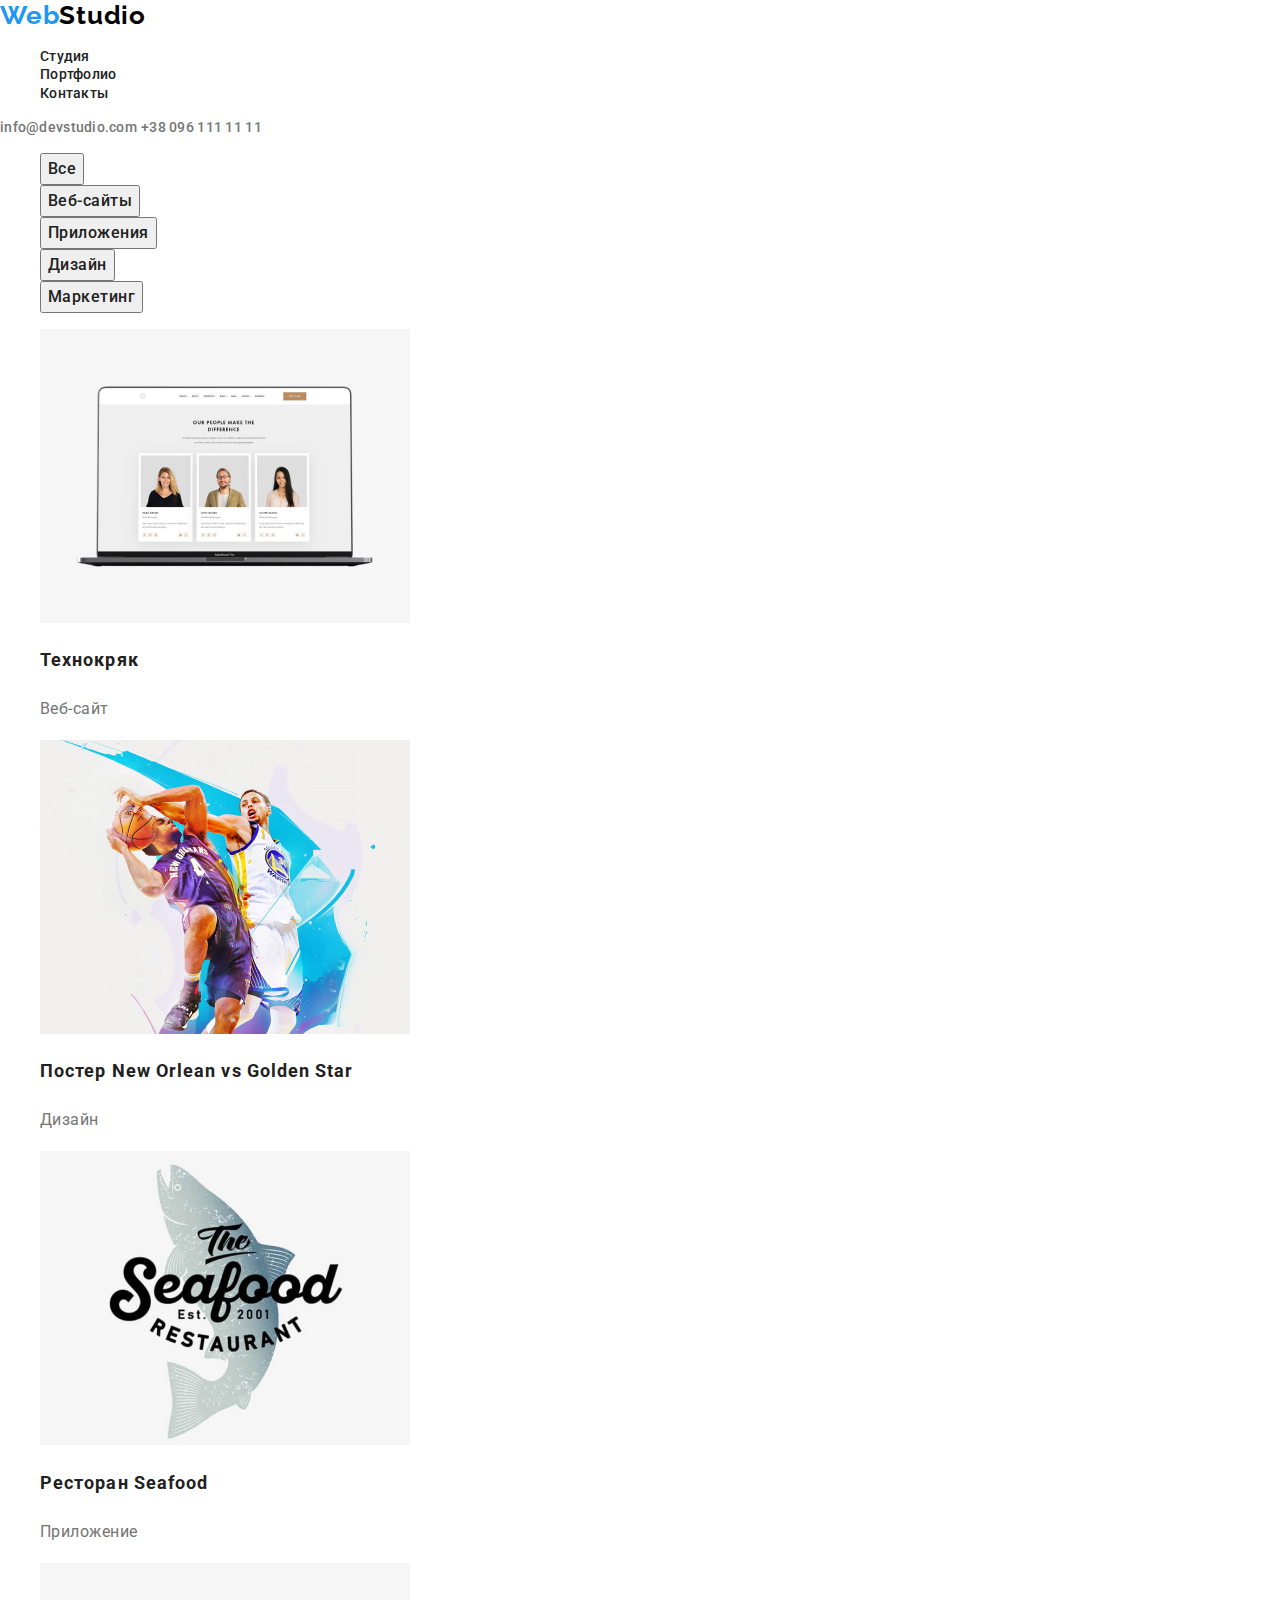
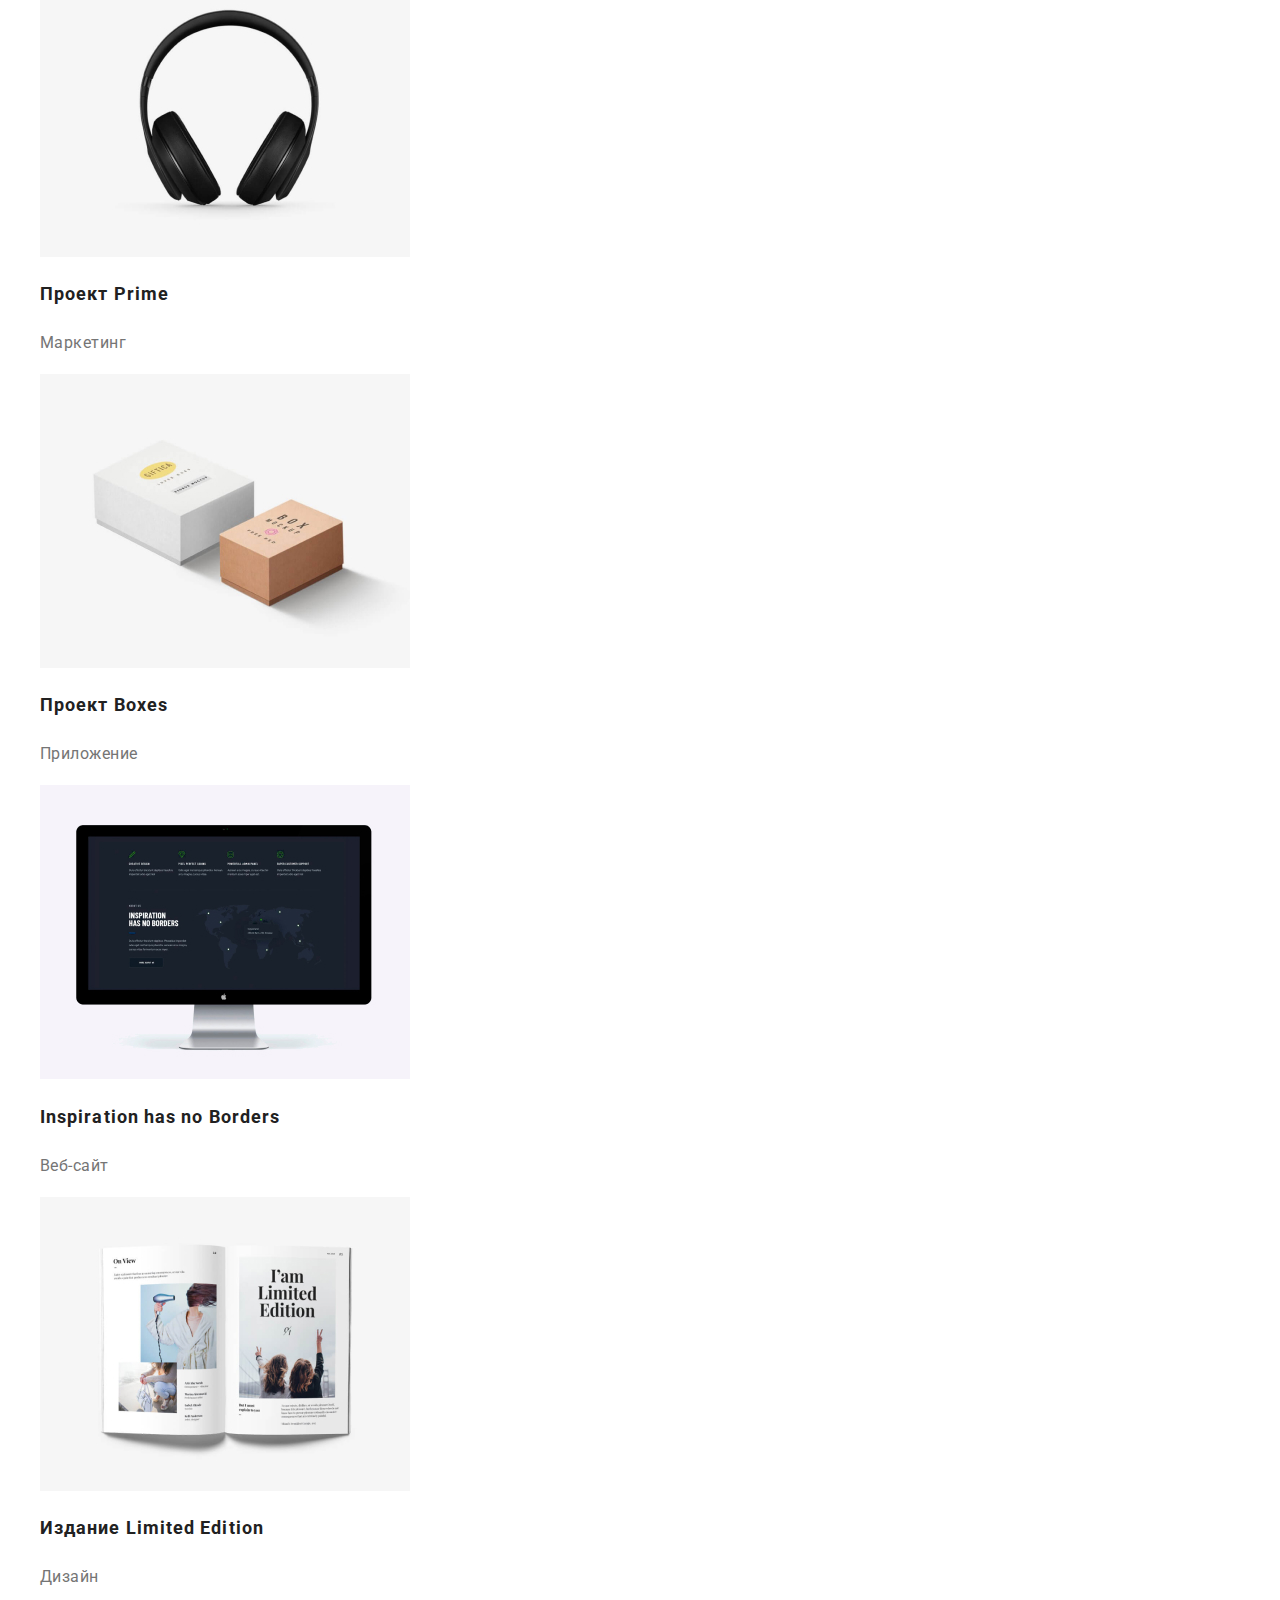
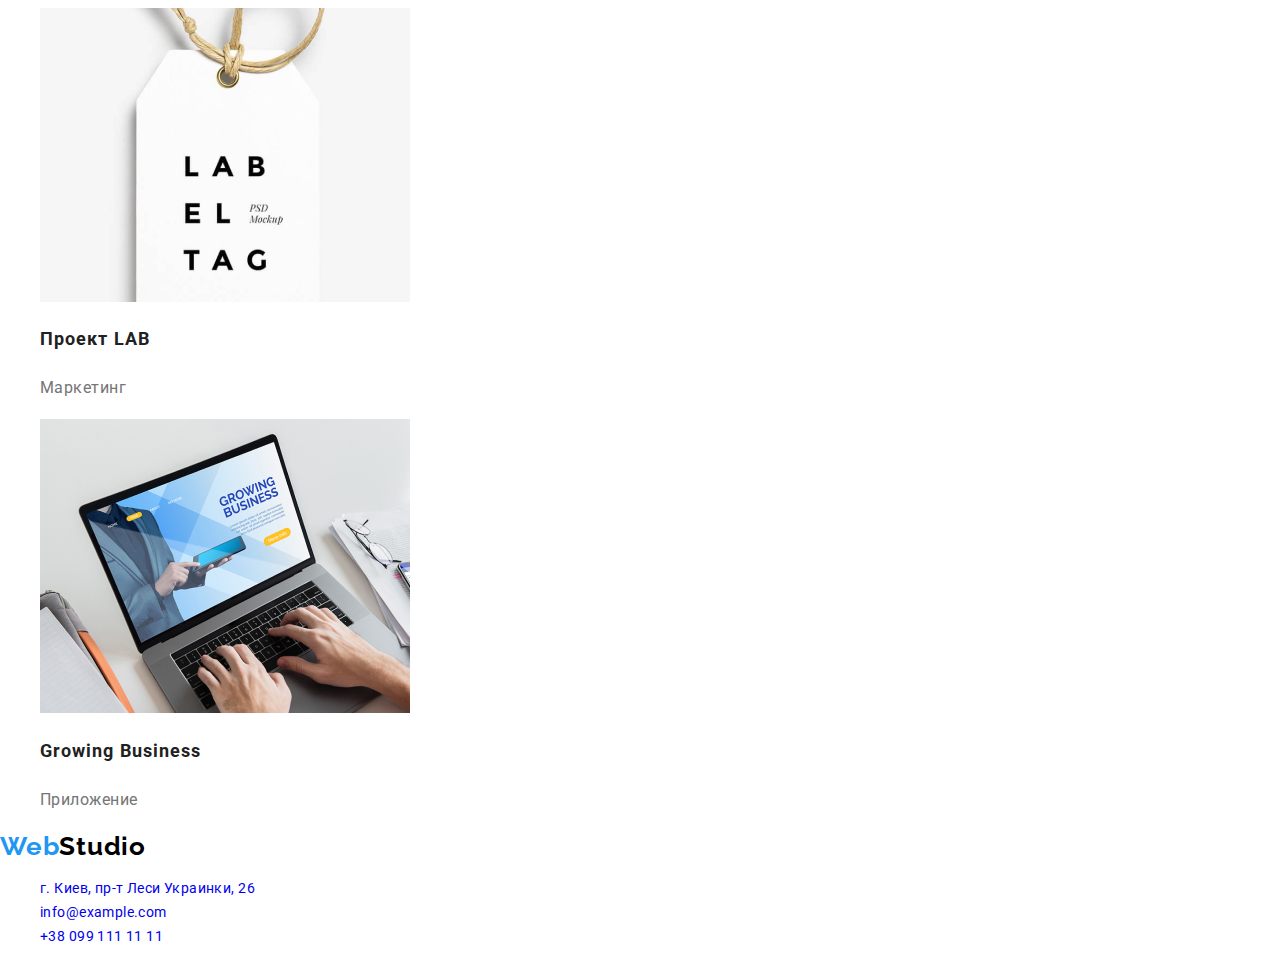
==== portfolio.html @ 247d7360 "Репозиторій 3 ДЗ" ====
<!DOCTYPE html>
<html lang="ru">
  <head>
    <meta charset="UTF-8" />
    <meta name="viewport" content="width=device-width, initial-scale=1.0" />
    <title lang="en">WebStudio</title>
    <link
      rel="stylesheet"
      href="https://cdnjs.cloudflare.com/ajax/libs/modern-normalize/1.0.0/modern-normalize.css"
    />
    <link
      href="https://fonts.googleapis.com/css2?family=Raleway:wght@700&family=Roboto:wght@400;500;700;900&display=swap"
      rel="stylesheet"
    />
    <link rel="stylesheet" href="./css/style.css" />
  </head>
  <body>
    <!--HEADER-->
    <header class="header">
      <nav class="navigation">
        <a class="logo link" href="./index.html" aria-label="Логотип WebStudio">
          <span class="logo-item">Web</span>Studio</a
        >
        <ul class="navigation-list list">
          <li class="navigation-list-item">
            <a class="navigation-list-link link" href="./index.html">Студия</a>
          </li>
          <li class="navigation-list-item">
            <a class="navigation-list-link link" href="./portfolio.html"
              >Портфолио</a
            >
          </li>
          <li class="navigation-list-item">
            <a class="navigation-list-link link" href="">Контакты</a>
          </li>
        </ul>
      </nav>
      <address class="adress">
        <a class="header-mail-link link" href="mailto:info@devstudio.com"
          >info@devstudio.com</a
        >
        <a class="header-tel-link link" href="tel:+380961111111"
          >+38 096 111 11 11</a
        >
      </address>
    </header>
    <main>
      <!--HERO-->
      <section class="portfolio-hero">
        <h1 class="portfolio-hero-title" hidden>Портфолио</h1>
        <ul class="portfolio-title-list list">
          <li class="portfolio-hero-item">
            <button class="portfolio-btn" type="button">Все</button>
          </li>
          <li class="portfolio-hero-item">
            <button class="portfolio-btn" type="button">Веб-сайты</button>
          </li>
          <li class="portfolio-hero-item">
            <button class="portfolio-btn" type="button">Приложения</button>
          </li>
          <li class="portfolio-hero-item">
            <button class="portfolio-btn" type="button">Дизайн</button>
          </li>
          <li class="portfolio-hero-item">
            <button class="portfolio-btn" type="button">Маркетинг</button>
          </li>
        </ul>
        <ul class="portfolio-hero-list list">
          <li class="portfolio-hero-list-item">
            <img
              class="portfolio-img"
              src="./images/portfolio/img-1.jpg"
              alt="Ноутбук"
              width="370"
              height="294"
            />
            <a href=""></a>
            <h2 class="portfolio-hero-section-title">Технокряк</h2>
            <p class="portfolio-hero-section-subtitle">Веб-сайт</p>
          </li>
          <li class="portfolio-hero-list-item">
            <img
              class="portfolio-img"
              src="./images/portfolio/img-2.jpg"
              alt="Спортсмены играют в баскетбол"
              width="370"
              height="294"
            />
            <a href=""></a>
            <h2 class="portfolio-hero-section-title">
              Постер <span lang="en">New Orlean vs Golden Star</span>
            </h2>
            <p class="portfolio-hero-section-subtitle">Дизайн</p>
          </li>
          <li class="portfolio-hero-list-item">
            <img
              class="portfolio-img"
              src="./images/portfolio/img-3.jpg"
              alt="Логотип ресторана"
              width="370"
              height="294"
            />
            <a href=""></a>
            <h2 class="portfolio-hero-section-title">
              Ресторан<span lang="en"> Seafood</span>
            </h2>
            <p class="portfolio-hero-section-subtitle">Приложение</p>
          </li>
          <li class="portfolio-hero-list-item">
            <img
              class="portfolio-img"
              src="./images/portfolio/img-4.jpg"
              alt="Наушники"
              width="370"
              height="294"
            />
            <a href=""></a>
            <h2 class="portfolio-hero-section-title">
              Проект<span lang="en"> Prime</span>
            </h2>
            <p class="portfolio-hero-section-subtitle">Маркетинг</p>
          </li>
          <li class="portfolio-hero-list-item">
            <img
              class="portfolio-img"
              src="./images/portfolio/img-5.jpg"
              alt="Две картонные коробки"
              width="370"
              height="294"
            />
            <a href=""></a>
            <h2 class="portfolio-hero-section-title">
              Проект <span lang="en">Boxes</span>
            </h2>
            <p class="portfolio-hero-section-subtitle">Приложение</p>
          </li>
          <li class="portfolio-hero-list-item">
            <img
              class="portfolio-img"
              src="./images/portfolio/img-6.jpg"
              alt="Монитор от компьютера"
              width="370"
              height="294"
            />
            <a href=""></a>
            <h2 class="portfolio-hero-section-title" lang="en">
              Inspiration has no Borders
            </h2>
            <p class="portfolio-hero-section-subtitle">Веб-сайт</p>
          </li>
          <li class="portfolio-hero-list-item">
            <img
              class="portfolio-img"
              src="./images/portfolio/img-7.jpg"
              alt="Открытаяя книга"
              width="370"
              height="294"
            />
            <a href=""></a>
            <h2 class="portfolio-hero-section-title">
              Издание <span lang="en">Limited Edition</span>
            </h2>
            <p class="portfolio-hero-section-subtitle">Дизайн</p>
          </li>
          <li class="portfolio-hero-list-item">
            <img
              class="portfolio-img"
              src="./images/portfolio/img-8.jpg"
              alt="Бирка с логотипом компании"
              width="370"
              height="294"
            />
            <a href=""></a>
            <h2 class="portfolio-hero-section-title">
              Проект <span lang="en">LAB</span>
            </h2>
            <p class="portfolio-hero-section-subtitle">Маркетинг</p>
          </li>
          <li class="portfolio-hero-list-item">
            <img
              class="portfolio-img"
              src="./images/portfolio/img-9.jpg"
              alt="Человек работает на ноутбуке"
              width="370"
              height="294"
            />
            <a href=""></a>
            <h2 class="portfolio-hero-section-title" lang="en">
              Growing Business
            </h2>
            <p class="portfolio-hero-section-subtitle">Приложение</p>
          </li>
        </ul>
      </section>
    </main>
    <!--Footer-->
    <footer class="footer">
      <a class="logo link" href="/index.html" aria-label="Логотип WebStudio">
        <span class="logo-item">Web</span>Studio
      </a>
      <address class="adress">
        <ul class="footer-list list">
          <li class="footer-list-item">
            <a
              class="footer-adress-link link"
              href="https://goo.gl/maps/Tn6iYeRyKpCLgesP7"
              target="_blank"
              >г. Киев, пр-т Леси Украинки, 26</a
            >
          </li>
          <li class="footer-list-item">
            <a class="footer-mail-link link" href="mailto:info@example.com"
              >info@example.com</a
            >
          </li>
          <li class="footer-list-item">
            <a class="footer-tel-link link" href="tel:+380991111111"
              >+38 099 111 11 11</a
            >
          </li>
        </ul>
      </address>
    </footer>
  </body>
</html>
---- css/style.css ----
:root {
  --accent-color: #2196f3;
  --title-text-color: #212121;
  --description-subtitle-color: #757575;
  --logo-color: #000000;
}

body {
  font-family: "Roboto", sans-serif;
  font-style: normal;
}

.list {
  list-style: none;
}
.link {
  text-decoration: none;
}
.adress {
  font-style: normal;
}
/*==Header===*/
.logo {
  font-family: Raleway;
  font-style: normal;
  font-weight: 700;
  font-size: 26px;
  line-height: 1.192;
  letter-spacing: 0.03em;
  color: var(--logo-color);
}
.logo-item {
  font-family: Raleway;
  font-style: normal;
  font-weight: 700;
  font-size: 26px;
  line-height: 1.192;
  letter-spacing: 0.03em;
  color: var(--accent-color);
}
.navigation-list-link {
  font-weight: 500;
  font-size: 14px;
  line-height: 1.142;
  letter-spacing: 0.02em;
  color: var(--title-text-color);
}
.navigation-list-link:hover,
.navigation-list-link:focus {
  color: var(--accent-color);
}
.navigation-list-link:active {
  color: var(--accent-color);
}
.header-mail-link,
.header-tel-link {
  font-weight: 500;
  font-size: 14px;
  line-height: 1.142;
  letter-spacing: 0.02em;
  color: var(--description-subtitle-color);
}
.header-mail-link:hover,
.header-mail-link:focus,
.header-tel-link:hover,
.header-tel-link:focus {
  color: var(--accent-color);
}
.header-mail-link:active,
.header-tel-link:active {
  color: var(--accent-color);
}
/*== End Header===*/
/*== HERO===*/
.hero-title {
  font-weight: 900;
  font-size: 44px;
  line-height: 1.363;
  text-align: center;
  letter-spacing: 0.06em;
  text-transform: uppercase;
  /*color: #ffffff;*/
}
.modal-btn {
  font-weight: 700;
  font-size: 16px;
  line-height: 1.875;
  display: flex;
  align-items: center;
  text-align: center;
  letter-spacing: 0.06em;
  /*color: #FFFFFF;*/
}
.hero-section-title {
  font-weight: 700;
  font-size: 36px;
  line-height: 1.166;
  text-align: center;
  letter-spacing: 0.03em;
  color: var(--title-text-color);
}
.advantages-title {
  font-weight: 700;
  font-size: 14px;
  line-height: 1.142;
  letter-spacing: 0.03em;
  text-transform: uppercase;
  color: var(--title-text-color);
}
.advantages-description {
  font-weight: normal;
  font-size: 14px;
  line-height: 1.714;
  letter-spacing: 0.03em;
  color: var(--description-subtitle-color);
}
.team-title {
  font-weight: 500;
  font-size: 16px;
  line-height: 1.187;
  letter-spacing: 0.03em;
  color: var(--title-text-color);
}
.team-title-description {
  font-weight: 400;
  font-size: 16px;
  line-height: 1.187;
  letter-spacing: 0.03em;
  color: var(--description-subtitle-color);
}
.portfolio-btn {
  font-weight: 500;
  font-size: 16px;
  line-height: 1.625;
  text-align: center;
  letter-spacing: 0.03em;
  color: var(--title-text-color);
}
.portfolio-btn:hover,
.portfolio-btn:focus,
.portfolio-btn:active {
  /*color: #ffffff*/
}
.portfolio-hero-section-title {
  font-weight: 700;
  font-size: 18px;
  line-height: 36px;
  letter-spacing: 0.06em;
  color: var(--title-text-color);
}
.portfolio-hero-section-subtitle {
  font-weight: 400;
  font-size: 16px;
  line-height: 30px;
  letter-spacing: 0.03em;
  color: var(--description-subtitle-color);
}
/*== End HERO===*/
/*== Footer===*/
.footer-adress-link {
  font-weight: normal;
  font-size: 14px;
  line-height: 1.714;
  letter-spacing: 0.03em;
  list-style: none;
  /*color: #FFFFFF;*/
}
.footer-mail-link,
.footer-tel-link {
  font-weight: normal;
  font-size: 14px;
  line-height: 1.714;
  letter-spacing: 0.03em;
  /*color: rgba(255, 255, 255, 0.6);*/
}
/*== End Footer===*/
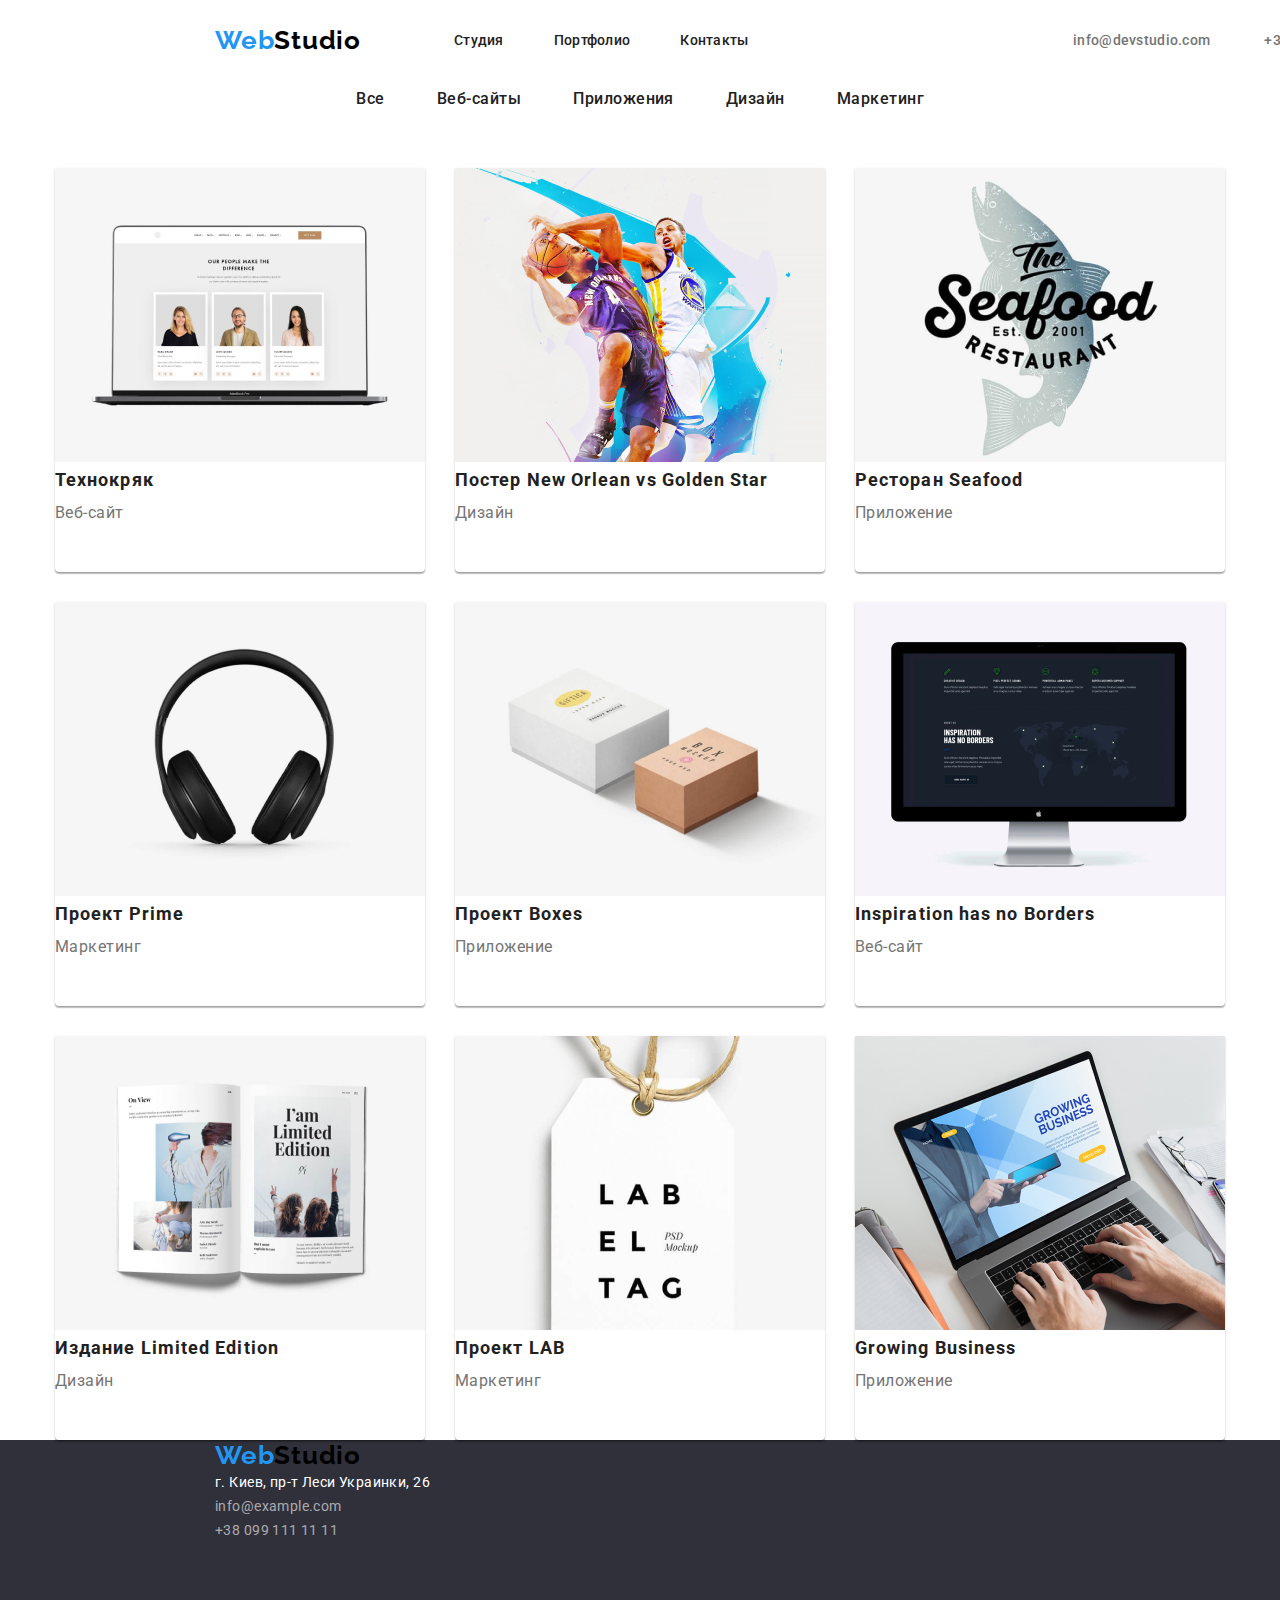
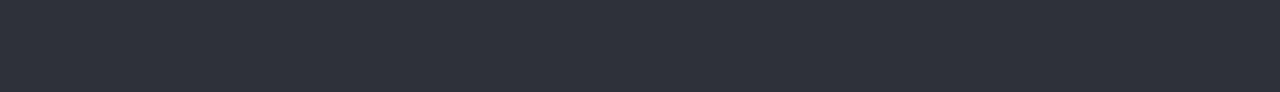
==== commit 9d7cccd5: "Дз, оформлення портфоліо" ====
--- a/portfolio.html
+++ b/portfolio.html
@@ -17,209 +17,221 @@
   <body>
     <!--HEADER-->
     <header class="header">
-      <nav class="navigation">
-        <a class="logo link" href="./index.html" aria-label="Логотип WebStudio">
-          <span class="logo-item">Web</span>Studio</a
-        >
-        <ul class="navigation-list list">
-          <li class="navigation-list-item">
-            <a class="navigation-list-link link" href="./index.html">Студия</a>
-          </li>
-          <li class="navigation-list-item">
-            <a class="navigation-list-link link" href="./portfolio.html"
-              >Портфолио</a
-            >
-          </li>
-          <li class="navigation-list-item">
-            <a class="navigation-list-link link" href="">Контакты</a>
-          </li>
-        </ul>
-      </nav>
-      <address class="adress">
-        <a class="header-mail-link link" href="mailto:info@devstudio.com"
-          >info@devstudio.com</a
-        >
-        <a class="header-tel-link link" href="tel:+380961111111"
-          >+38 096 111 11 11</a
-        >
-      </address>
+      <div class="container">
+        <nav class="navigation">
+          <a
+            class="logo link"
+            href="./index.html"
+            aria-label="Логотип WebStudio"
+          >
+            <span class="logo-item">Web</span>Studio</a
+          >
+          <ul class="navigation-list list">
+            <li class="navigation-list-item">
+              <a class="navigation-list-link link" href="./index.html"
+                >Студия</a
+              >
+            </li>
+            <li class="navigation-list-item">
+              <a class="navigation-list-link link" href="./portfolio.html"
+                >Портфолио</a
+              >
+            </li>
+            <li class="navigation-list-item">
+              <a class="navigation-list-link link" href="">Контакты</a>
+            </li>
+          </ul>
+        </nav>
+        <address class="adress">
+          <a class="header-mail-link link" href="mailto:info@devstudio.com"
+            >info@devstudio.com</a
+          >
+          <a class="header-tel-link link" href="tel:+380961111111"
+            >+38 096 111 11 11</a
+          >
+        </address>
+      </div>
     </header>
     <main>
       <!--HERO-->
       <section class="portfolio-hero">
-        <h1 class="portfolio-hero-title" hidden>Портфолио</h1>
-        <ul class="portfolio-title-list list">
-          <li class="portfolio-hero-item">
-            <button class="portfolio-btn" type="button">Все</button>
-          </li>
-          <li class="portfolio-hero-item">
-            <button class="portfolio-btn" type="button">Веб-сайты</button>
-          </li>
-          <li class="portfolio-hero-item">
-            <button class="portfolio-btn" type="button">Приложения</button>
-          </li>
-          <li class="portfolio-hero-item">
-            <button class="portfolio-btn" type="button">Дизайн</button>
-          </li>
-          <li class="portfolio-hero-item">
-            <button class="portfolio-btn" type="button">Маркетинг</button>
-          </li>
-        </ul>
-        <ul class="portfolio-hero-list list">
-          <li class="portfolio-hero-list-item">
-            <img
-              class="portfolio-img"
-              src="./images/portfolio/img-1.jpg"
-              alt="Ноутбук"
-              width="370"
-              height="294"
-            />
-            <a href=""></a>
-            <h2 class="portfolio-hero-section-title">Технокряк</h2>
-            <p class="portfolio-hero-section-subtitle">Веб-сайт</p>
-          </li>
-          <li class="portfolio-hero-list-item">
-            <img
-              class="portfolio-img"
-              src="./images/portfolio/img-2.jpg"
-              alt="Спортсмены играют в баскетбол"
-              width="370"
-              height="294"
-            />
-            <a href=""></a>
-            <h2 class="portfolio-hero-section-title">
-              Постер <span lang="en">New Orlean vs Golden Star</span>
-            </h2>
-            <p class="portfolio-hero-section-subtitle">Дизайн</p>
-          </li>
-          <li class="portfolio-hero-list-item">
-            <img
-              class="portfolio-img"
-              src="./images/portfolio/img-3.jpg"
-              alt="Логотип ресторана"
-              width="370"
-              height="294"
-            />
-            <a href=""></a>
-            <h2 class="portfolio-hero-section-title">
-              Ресторан<span lang="en"> Seafood</span>
-            </h2>
-            <p class="portfolio-hero-section-subtitle">Приложение</p>
-          </li>
-          <li class="portfolio-hero-list-item">
-            <img
-              class="portfolio-img"
-              src="./images/portfolio/img-4.jpg"
-              alt="Наушники"
-              width="370"
-              height="294"
-            />
-            <a href=""></a>
-            <h2 class="portfolio-hero-section-title">
-              Проект<span lang="en"> Prime</span>
-            </h2>
-            <p class="portfolio-hero-section-subtitle">Маркетинг</p>
-          </li>
-          <li class="portfolio-hero-list-item">
-            <img
-              class="portfolio-img"
-              src="./images/portfolio/img-5.jpg"
-              alt="Две картонные коробки"
-              width="370"
-              height="294"
-            />
-            <a href=""></a>
-            <h2 class="portfolio-hero-section-title">
-              Проект <span lang="en">Boxes</span>
-            </h2>
-            <p class="portfolio-hero-section-subtitle">Приложение</p>
-          </li>
-          <li class="portfolio-hero-list-item">
-            <img
-              class="portfolio-img"
-              src="./images/portfolio/img-6.jpg"
-              alt="Монитор от компьютера"
-              width="370"
-              height="294"
-            />
-            <a href=""></a>
-            <h2 class="portfolio-hero-section-title" lang="en">
-              Inspiration has no Borders
-            </h2>
-            <p class="portfolio-hero-section-subtitle">Веб-сайт</p>
-          </li>
-          <li class="portfolio-hero-list-item">
-            <img
-              class="portfolio-img"
-              src="./images/portfolio/img-7.jpg"
-              alt="Открытаяя книга"
-              width="370"
-              height="294"
-            />
-            <a href=""></a>
-            <h2 class="portfolio-hero-section-title">
-              Издание <span lang="en">Limited Edition</span>
-            </h2>
-            <p class="portfolio-hero-section-subtitle">Дизайн</p>
-          </li>
-          <li class="portfolio-hero-list-item">
-            <img
-              class="portfolio-img"
-              src="./images/portfolio/img-8.jpg"
-              alt="Бирка с логотипом компании"
-              width="370"
-              height="294"
-            />
-            <a href=""></a>
-            <h2 class="portfolio-hero-section-title">
-              Проект <span lang="en">LAB</span>
-            </h2>
-            <p class="portfolio-hero-section-subtitle">Маркетинг</p>
-          </li>
-          <li class="portfolio-hero-list-item">
-            <img
-              class="portfolio-img"
-              src="./images/portfolio/img-9.jpg"
-              alt="Человек работает на ноутбуке"
-              width="370"
-              height="294"
-            />
-            <a href=""></a>
-            <h2 class="portfolio-hero-section-title" lang="en">
-              Growing Business
-            </h2>
-            <p class="portfolio-hero-section-subtitle">Приложение</p>
-          </li>
-        </ul>
+        <div class="container">
+          <h1 class="portfolio-hero-title" hidden>Портфолио</h1>
+          <ul class="portfolio-title-list list">
+            <li class="portfolio-hero-item">
+              <button class="portfolio-btn" type="button">Все</button>
+            </li>
+            <li class="portfolio-hero-item">
+              <button class="portfolio-btn" type="button">Веб-сайты</button>
+            </li>
+            <li class="portfolio-hero-item">
+              <button class="portfolio-btn" type="button">Приложения</button>
+            </li>
+            <li class="portfolio-hero-item">
+              <button class="portfolio-btn" type="button">Дизайн</button>
+            </li>
+            <li class="portfolio-hero-item">
+              <button class="portfolio-btn" type="button">Маркетинг</button>
+            </li>
+          </ul>
+          <ul class="portfolio-hero-list list">
+            <li class="portfolio-hero-list-item">
+              <img
+                class="portfolio-img"
+                src="./images/portfolio/img-1.jpg"
+                alt="Ноутбук"
+                width="370"
+                height="294"
+              />
+              <a href=""></a>
+              <h2 class="portfolio-hero-section-title">Технокряк</h2>
+              <p class="portfolio-hero-section-subtitle">Веб-сайт</p>
+            </li>
+            <li class="portfolio-hero-list-item">
+              <img
+                class="portfolio-img"
+                src="./images/portfolio/img-2.jpg"
+                alt="Спортсмены играют в баскетбол"
+                width="370"
+                height="294"
+              />
+              <a href=""></a>
+              <h2 class="portfolio-hero-section-title">
+                Постер <span lang="en">New Orlean vs Golden Star</span>
+              </h2>
+              <p class="portfolio-hero-section-subtitle">Дизайн</p>
+            </li>
+            <li class="portfolio-hero-list-item">
+              <img
+                class="portfolio-img"
+                src="./images/portfolio/img-3.jpg"
+                alt="Логотип ресторана"
+                width="370"
+                height="294"
+              />
+              <a href=""></a>
+              <h2 class="portfolio-hero-section-title">
+                Ресторан<span lang="en"> Seafood</span>
+              </h2>
+              <p class="portfolio-hero-section-subtitle">Приложение</p>
+            </li>
+            <li class="portfolio-hero-list-item">
+              <img
+                class="portfolio-img"
+                src="./images/portfolio/img-4.jpg"
+                alt="Наушники"
+                width="370"
+                height="294"
+              />
+              <a href=""></a>
+              <h2 class="portfolio-hero-section-title">
+                Проект<span lang="en"> Prime</span>
+              </h2>
+              <p class="portfolio-hero-section-subtitle">Маркетинг</p>
+            </li>
+            <li class="portfolio-hero-list-item">
+              <img
+                class="portfolio-img"
+                src="./images/portfolio/img-5.jpg"
+                alt="Две картонные коробки"
+                width="370"
+                height="294"
+              />
+              <a href=""></a>
+              <h2 class="portfolio-hero-section-title">
+                Проект <span lang="en">Boxes</span>
+              </h2>
+              <p class="portfolio-hero-section-subtitle">Приложение</p>
+            </li>
+            <li class="portfolio-hero-list-item">
+              <img
+                class="portfolio-img"
+                src="./images/portfolio/img-6.jpg"
+                alt="Монитор от компьютера"
+                width="370"
+                height="294"
+              />
+              <a href=""></a>
+              <h2 class="portfolio-hero-section-title" lang="en">
+                Inspiration has no Borders
+              </h2>
+              <p class="portfolio-hero-section-subtitle">Веб-сайт</p>
+            </li>
+            <li class="portfolio-hero-list-item">
+              <img
+                class="portfolio-img"
+                src="./images/portfolio/img-7.jpg"
+                alt="Открытаяя книга"
+                width="370"
+                height="294"
+              />
+              <a href=""></a>
+              <h2 class="portfolio-hero-section-title">
+                Издание <span lang="en">Limited Edition</span>
+              </h2>
+              <p class="portfolio-hero-section-subtitle">Дизайн</p>
+            </li>
+            <li class="portfolio-hero-list-item">
+              <img
+                class="portfolio-img"
+                src="./images/portfolio/img-8.jpg"
+                alt="Бирка с логотипом компании"
+                width="370"
+                height="294"
+              />
+              <a href=""></a>
+              <h2 class="portfolio-hero-section-title">
+                Проект <span lang="en">LAB</span>
+              </h2>
+              <p class="portfolio-hero-section-subtitle">Маркетинг</p>
+            </li>
+            <li class="portfolio-hero-list-item">
+              <img
+                class="portfolio-img"
+                src="./images/portfolio/img-9.jpg"
+                alt="Человек работает на ноутбуке"
+                width="370"
+                height="294"
+              />
+              <a href=""></a>
+              <h2 class="portfolio-hero-section-title" lang="en">
+                Growing Business
+              </h2>
+              <p class="portfolio-hero-section-subtitle">Приложение</p>
+            </li>
+          </ul>
+        </div>
       </section>
     </main>
     <!--Footer-->
     <footer class="footer">
-      <a class="logo link" href="/index.html" aria-label="Логотип WebStudio">
-        <span class="logo-item">Web</span>Studio
-      </a>
-      <address class="adress">
-        <ul class="footer-list list">
-          <li class="footer-list-item">
-            <a
-              class="footer-adress-link link"
-              href="https://goo.gl/maps/Tn6iYeRyKpCLgesP7"
-              target="_blank"
-              >г. Киев, пр-т Леси Украинки, 26</a
-            >
-          </li>
-          <li class="footer-list-item">
-            <a class="footer-mail-link link" href="mailto:info@example.com"
-              >info@example.com</a
-            >
-          </li>
-          <li class="footer-list-item">
-            <a class="footer-tel-link link" href="tel:+380991111111"
-              >+38 099 111 11 11</a
-            >
-          </li>
-        </ul>
-      </address>
+      <div class="container">
+        <a class="logo link" href="/index.html" aria-label="Логотип WebStudio">
+          <span class="logo-item">Web</span>Studio
+        </a>
+        <address class="adress">
+          <ul class="footer-list list">
+            <li class="footer-list-item">
+              <a
+                class="footer-adress-link link"
+                href="https://goo.gl/maps/Tn6iYeRyKpCLgesP7"
+                target="_blank"
+                >г. Киев, пр-т Леси Украинки, 26</a
+              >
+            </li>
+            <li class="footer-list-item">
+              <a class="footer-mail-link link" href="mailto:info@example.com"
+                >info@example.com</a
+              >
+            </li>
+            <li class="footer-list-item">
+              <a class="footer-tel-link link" href="tel:+380991111111"
+                >+38 099 111 11 11</a
+              >
+            </li>
+          </ul>
+        </address>
+      </div>
     </footer>
   </body>
 </html>
--- a/css/style.css
+++ b/css/style.css
@@ -3,6 +3,14 @@
   --title-text-color: #212121;
   --description-subtitle-color: #757575;
   --logo-color: #000000;
+  --backgound-color: #ffffff;
+}
+*,
+*::before,
+*::after {
+  box-sizing: border-box;
+  margin: 0;
+  padding: 0;
 }
 
 body {
@@ -19,8 +27,26 @@
 .adress {
   font-style: normal;
 }
+img {
+  display: block;
+}
+.container {
+  width: 1200px;
+  padding: 0 15px;
+  margin: 0 auto;
+  align-items: center;
+}
 /*==Header===*/
+.header {
+  width: 1600px;
+  height: 80px;
+  padding: 25px 0;
+}
+.header .container {
+  display: flex;
+}
 .logo {
+  margin-right: 93px;
   font-family: Raleway;
   font-style: normal;
   font-weight: 700;
@@ -38,6 +64,16 @@
   letter-spacing: 0.03em;
   color: var(--accent-color);
 }
+.navigation {
+  display: flex;
+  align-items: center;
+}
+.navigation-list {
+  display: flex;
+}
+.navigation-list-item:not(:last-child) {
+  margin-right: 50px;
+}
 .navigation-list-link {
   font-weight: 500;
   font-size: 14px;
@@ -51,6 +87,12 @@
 }
 .navigation-list-link:active {
   color: var(--accent-color);
+}
+.header .adress {
+  margin-left: auto;
+}
+.header-tel-link {
+  margin-left: 50px;
 }
 .header-mail-link,
 .header-tel-link {
@@ -72,26 +114,50 @@
 }
 /*== End Header===*/
 /*== HERO===*/
+.hero {
+  width: 1600px;
+  height: 600px;
+  padding-top: 200px;
+  padding-bottom: 200px;
+  background-color: #2f303a;
+  text-align: center;
+  margin-bottom: 94px;
+}
+.hero .container {
+  display: flex;
+  flex-direction: column;
+  justify-content: center;
+  align-items: center;
+}
+
 .hero-title {
+  width: 700px;
+  height: 120px;
+  margin-bottom: 30px;
   font-weight: 900;
   font-size: 44px;
   line-height: 1.363;
-  text-align: center;
   letter-spacing: 0.06em;
   text-transform: uppercase;
-  /*color: #ffffff;*/
+  color: var(--backgound-color);
 }
 .modal-btn {
+  min-width: 200px;
+  height: 50px;
+  padding: 10px 32px;
+  background: #2196f3;
+  box-shadow: 0px 4px 4px rgba(0, 0, 0, 0.15);
+  border-radius: 4px;
+  text-align: center;
   font-weight: 700;
   font-size: 16px;
   line-height: 1.875;
-  display: flex;
-  align-items: center;
-  text-align: center;
   letter-spacing: 0.06em;
-  /*color: #FFFFFF;*/
-}
+  color: var(--backgound-color);
+}
+
 .hero-section-title {
+  padding-bottom: 50px;
   font-weight: 700;
   font-size: 36px;
   line-height: 1.166;
@@ -99,7 +165,24 @@
   letter-spacing: 0.03em;
   color: var(--title-text-color);
 }
+/*== End HERO===*/
+
+/*== Advantages===*/
+.advantages-section {
+  width: 1600px;
+  margin-bottom: 94px;
+}
+.advantages-section .container {
+  display: flex;
+}
+.advantages-list {
+  display: flex;
+}
+.advantages-list-item:not(:last-child) {
+  margin-right: 30px;
+}
 .advantages-title {
+  margin-bottom: 10px;
   font-weight: 700;
   font-size: 14px;
   line-height: 1.142;
@@ -114,7 +197,51 @@
   letter-spacing: 0.03em;
   color: var(--description-subtitle-color);
 }
+/*== End Advantages===*/
+
+/*== What are we doing===*/
+.doing-section {
+  width: 1600px;
+  margin-bottom: 94px;
+}
+.doing-section .container {
+  display: flex;
+}
+.doing-list {
+  display: flex;
+}
+.doing-list-item:not(:last-child) {
+  margin-right: 30px;
+}
+/*== End What are we doing===*/
+/*== Our team ===*/
+.team-section {
+  width: 1600px;
+  margin-bottom: 94px;
+}
+.team-section .container {
+  display: flex;
+}
+.team-list {
+  display: flex;
+}
+.team-list-item {
+  box-shadow: 0px 1px 3px rgba(0, 0, 0, 0.12), 0px 1px 1px rgba(0, 0, 0, 0.14),
+    0px 2px 1px rgba(0, 0, 0, 0.2);
+  border-radius: 0px 0px 4px 4px;
+}
+
+.team-list-item:not(:last-child) {
+  margin-right: 30px;
+}
+.team-list-content {
+  padding-top: 30px;
+  padding-left: 60px;
+  padding-right: 59px;
+  padding-bottom: 30px;
+}
 .team-title {
+  margin-bottom: 10px;
   font-weight: 500;
   font-size: 16px;
   line-height: 1.187;
@@ -128,18 +255,37 @@
   letter-spacing: 0.03em;
   color: var(--description-subtitle-color);
 }
+/*== End Our team ===*/
+/*== Portfolio ===*/
+.portfolio-title-list {
+  display: flex;
+  justify-content: center;
+  margin-bottom: 50px;
+}
+.portfolio-hero .container {
+  width: 1200px;
+  padding: 0 15px;
+  margin: 0 auto;
+  align-items: center;
+}
 .portfolio-btn {
+  padding: 6px 22px;
+  border-radius: 4px;
+  border: transparent;
+  min-width: 73px;
+  height: 38px;
   font-weight: 500;
   font-size: 16px;
   line-height: 1.625;
   text-align: center;
   letter-spacing: 0.03em;
   color: var(--title-text-color);
+  background-color: var(--backgound-color);
 }
 .portfolio-btn:hover,
-.portfolio-btn:focus,
-.portfolio-btn:active {
-  /*color: #ffffff*/
+.portfolio-btn:focus {
+  color: var(--backgound-color);
+  background-color: #2196f3;
 }
 .portfolio-hero-section-title {
   font-weight: 700;
@@ -148,6 +294,28 @@
   letter-spacing: 0.06em;
   color: var(--title-text-color);
 }
+.portfolio-hero-item:not(:last-child) {
+  margin-right: 8px;
+}
+.portfolio-hero-list {
+  display: flex;
+  flex-wrap: wrap;
+}
+.portfolio-hero-list-item {
+  width: 370px;
+  height: 404px;
+  box-shadow: 0px 1px 3px rgba(0, 0, 0, 0.12), 0px 1px 1px rgba(0, 0, 0, 0.14),
+    0px 2px 1px rgba(0, 0, 0, 0.2);
+  border-radius: 0px 0px 4px 4px;
+}
+
+.portfolio-hero-list-item:not(:nth-child(3n)) {
+  margin-right: 30px;
+}
+.portfolio-hero-list-item:not(:nth-child(n + 7)) {
+  margin-bottom: 30px;
+}
+
 .portfolio-hero-section-subtitle {
   font-weight: 400;
   font-size: 16px;
@@ -155,15 +323,27 @@
   letter-spacing: 0.03em;
   color: var(--description-subtitle-color);
 }
-/*== End HERO===*/
+/*== End Portfolio ===*/
+
 /*== Footer===*/
+.footer {
+  width: 1600px;
+  height: 252px;
+  background-color: #2f303a;
+}
+.footer .container {
+  display: flex;
+  flex-direction: column;
+  justify-content: stretch;
+  align-items: flex-start;
+}
 .footer-adress-link {
   font-weight: normal;
   font-size: 14px;
   line-height: 1.714;
   letter-spacing: 0.03em;
   list-style: none;
-  /*color: #FFFFFF;*/
+  color: var(--backgound-color);
 }
 .footer-mail-link,
 .footer-tel-link {
@@ -171,6 +351,6 @@
   font-size: 14px;
   line-height: 1.714;
   letter-spacing: 0.03em;
-  /*color: rgba(255, 255, 255, 0.6);*/
+  color: rgba(255, 255, 255, 0.6);
 }
 /*== End Footer===*/
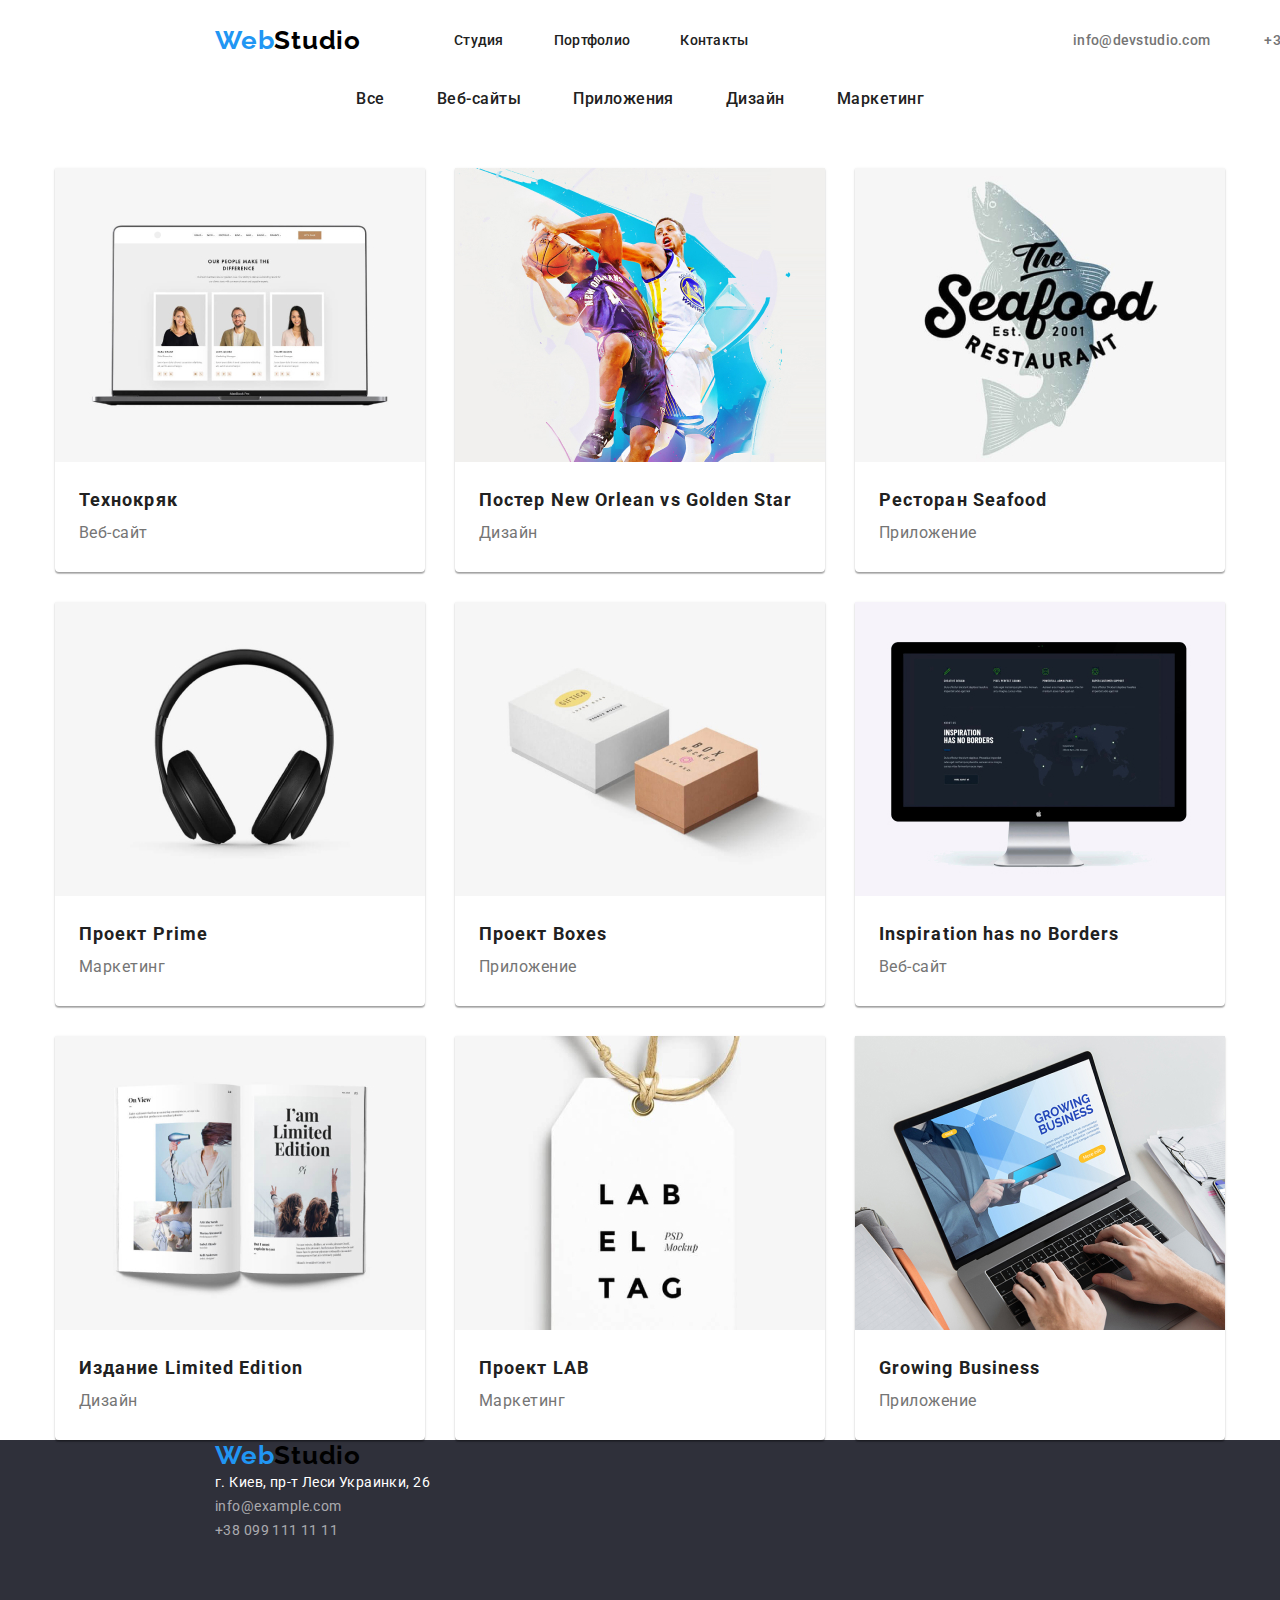
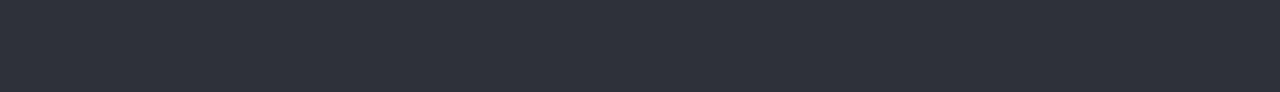
==== commit 4d55958a: "Дороблене ДЗ" ====
--- a/portfolio.html
+++ b/portfolio.html
@@ -84,8 +84,10 @@
                 height="294"
               />
               <a href=""></a>
-              <h2 class="portfolio-hero-section-title">Технокряк</h2>
-              <p class="portfolio-hero-section-subtitle">Веб-сайт</p>
+              <div class="portfolio-hero-list-content">
+                <h2 class="portfolio-hero-section-title">Технокряк</h2>
+                <p class="portfolio-hero-section-subtitle">Веб-сайт</p>
+              </div>
             </li>
             <li class="portfolio-hero-list-item">
               <img
@@ -96,10 +98,12 @@
                 height="294"
               />
               <a href=""></a>
-              <h2 class="portfolio-hero-section-title">
-                Постер <span lang="en">New Orlean vs Golden Star</span>
-              </h2>
-              <p class="portfolio-hero-section-subtitle">Дизайн</p>
+              <div class="portfolio-hero-list-content">
+                <h2 class="portfolio-hero-section-title">
+                  Постер <span lang="en">New Orlean vs Golden Star</span>
+                </h2>
+                <p class="portfolio-hero-section-subtitle">Дизайн</p>
+              </div>
             </li>
             <li class="portfolio-hero-list-item">
               <img
@@ -110,10 +114,12 @@
                 height="294"
               />
               <a href=""></a>
-              <h2 class="portfolio-hero-section-title">
-                Ресторан<span lang="en"> Seafood</span>
-              </h2>
-              <p class="portfolio-hero-section-subtitle">Приложение</p>
+              <div class="portfolio-hero-list-content">
+                <h2 class="portfolio-hero-section-title">
+                  Ресторан<span lang="en"> Seafood</span>
+                </h2>
+                <p class="portfolio-hero-section-subtitle">Приложение</p>
+              </div>
             </li>
             <li class="portfolio-hero-list-item">
               <img
@@ -124,10 +130,11 @@
                 height="294"
               />
               <a href=""></a>
-              <h2 class="portfolio-hero-section-title">
+              <div class="portfolio-hero-list-content"><h2 class="portfolio-hero-section-title">
                 Проект<span lang="en"> Prime</span>
               </h2>
               <p class="portfolio-hero-section-subtitle">Маркетинг</p>
+            </div>
             </li>
             <li class="portfolio-hero-list-item">
               <img
@@ -138,10 +145,11 @@
                 height="294"
               />
               <a href=""></a>
-              <h2 class="portfolio-hero-section-title">
+              <div class="portfolio-hero-list-content"><h2 class="portfolio-hero-section-title">
                 Проект <span lang="en">Boxes</span>
               </h2>
               <p class="portfolio-hero-section-subtitle">Приложение</p>
+            </div>
             </li>
             <li class="portfolio-hero-list-item">
               <img
@@ -152,10 +160,11 @@
                 height="294"
               />
               <a href=""></a>
-              <h2 class="portfolio-hero-section-title" lang="en">
+              <div class="portfolio-hero-list-content"><h2 class="portfolio-hero-section-title" lang="en">
                 Inspiration has no Borders
               </h2>
               <p class="portfolio-hero-section-subtitle">Веб-сайт</p>
+            </div>
             </li>
             <li class="portfolio-hero-list-item">
               <img
@@ -166,10 +175,11 @@
                 height="294"
               />
               <a href=""></a>
-              <h2 class="portfolio-hero-section-title">
+              <div class="portfolio-hero-list-content"><h2 class="portfolio-hero-section-title">
                 Издание <span lang="en">Limited Edition</span>
               </h2>
               <p class="portfolio-hero-section-subtitle">Дизайн</p>
+            </div>
             </li>
             <li class="portfolio-hero-list-item">
               <img
@@ -180,10 +190,11 @@
                 height="294"
               />
               <a href=""></a>
-              <h2 class="portfolio-hero-section-title">
+              <div class="portfolio-hero-list-content"><h2 class="portfolio-hero-section-title">
                 Проект <span lang="en">LAB</span>
               </h2>
               <p class="portfolio-hero-section-subtitle">Маркетинг</p>
+            </div>
             </li>
             <li class="portfolio-hero-list-item">
               <img
@@ -194,10 +205,12 @@
                 height="294"
               />
               <a href=""></a>
-              <h2 class="portfolio-hero-section-title" lang="en">
+              <div class="portfolio-hero-list-content"><h2 class="portfolio-hero-section-title" lang="en">
                 Growing Business
               </h2>
               <p class="portfolio-hero-section-subtitle">Приложение</p>
+            </div>
+
             </li>
           </ul>
         </div>
--- a/css/style.css
+++ b/css/style.css
@@ -301,6 +301,12 @@
   display: flex;
   flex-wrap: wrap;
 }
+.portfolio-hero-list-content {
+  padding-left: 24px;
+  padding-right: 24px;
+  padding-top: 20px;
+  padding-bottom: 20px;
+}
 .portfolio-hero-list-item {
   width: 370px;
   height: 404px;
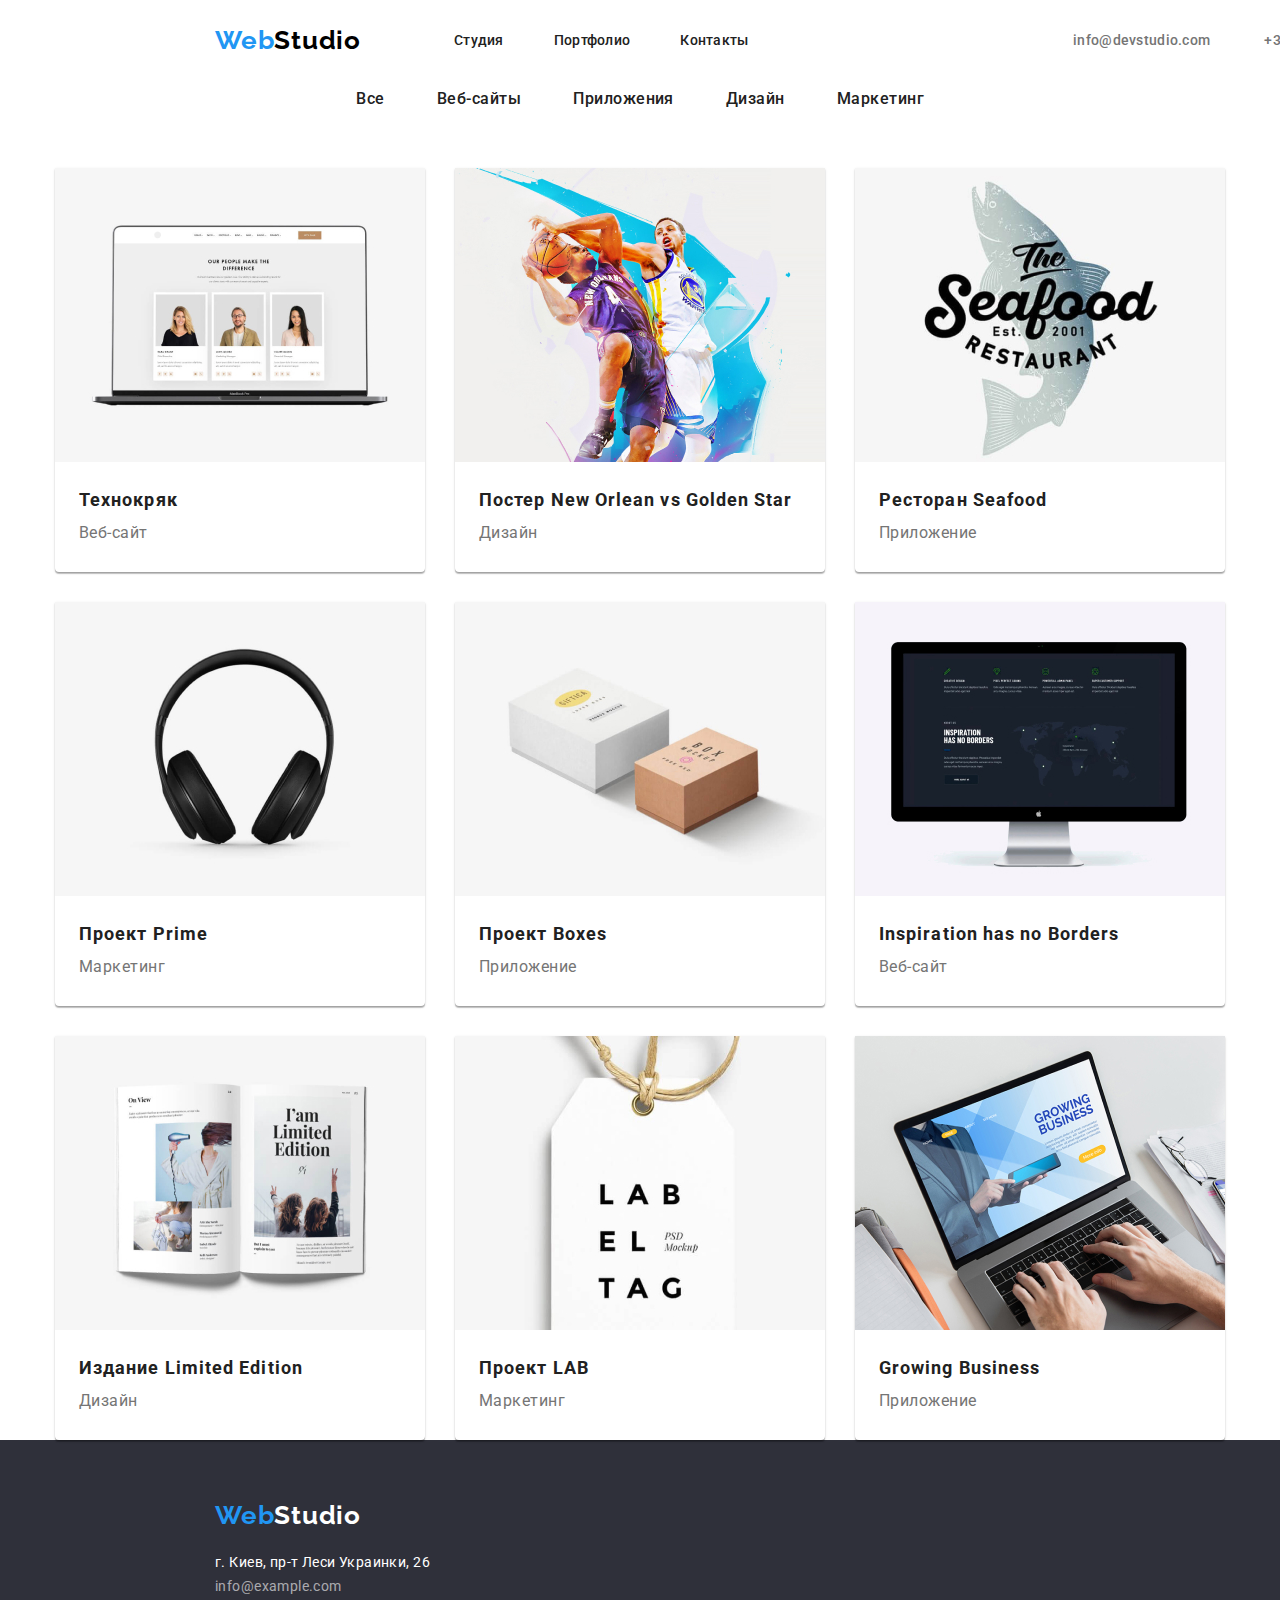
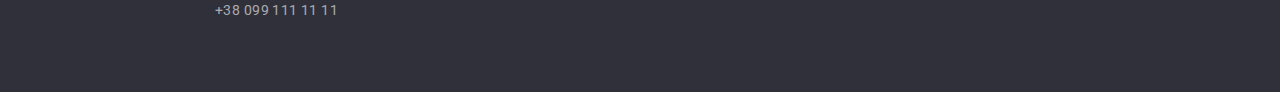
==== commit 6b6b452d: "Поправка" ====
--- a/portfolio.html
+++ b/portfolio.html
@@ -130,11 +130,12 @@
                 height="294"
               />
               <a href=""></a>
-              <div class="portfolio-hero-list-content"><h2 class="portfolio-hero-section-title">
-                Проект<span lang="en"> Prime</span>
-              </h2>
-              <p class="portfolio-hero-section-subtitle">Маркетинг</p>
-            </div>
+              <div class="portfolio-hero-list-content">
+                <h2 class="portfolio-hero-section-title">
+                  Проект<span lang="en"> Prime</span>
+                </h2>
+                <p class="portfolio-hero-section-subtitle">Маркетинг</p>
+              </div>
             </li>
             <li class="portfolio-hero-list-item">
               <img
@@ -145,11 +146,12 @@
                 height="294"
               />
               <a href=""></a>
-              <div class="portfolio-hero-list-content"><h2 class="portfolio-hero-section-title">
-                Проект <span lang="en">Boxes</span>
-              </h2>
-              <p class="portfolio-hero-section-subtitle">Приложение</p>
-            </div>
+              <div class="portfolio-hero-list-content">
+                <h2 class="portfolio-hero-section-title">
+                  Проект <span lang="en">Boxes</span>
+                </h2>
+                <p class="portfolio-hero-section-subtitle">Приложение</p>
+              </div>
             </li>
             <li class="portfolio-hero-list-item">
               <img
@@ -160,11 +162,12 @@
                 height="294"
               />
               <a href=""></a>
-              <div class="portfolio-hero-list-content"><h2 class="portfolio-hero-section-title" lang="en">
-                Inspiration has no Borders
-              </h2>
-              <p class="portfolio-hero-section-subtitle">Веб-сайт</p>
-            </div>
+              <div class="portfolio-hero-list-content">
+                <h2 class="portfolio-hero-section-title" lang="en">
+                  Inspiration has no Borders
+                </h2>
+                <p class="portfolio-hero-section-subtitle">Веб-сайт</p>
+              </div>
             </li>
             <li class="portfolio-hero-list-item">
               <img
@@ -175,11 +178,12 @@
                 height="294"
               />
               <a href=""></a>
-              <div class="portfolio-hero-list-content"><h2 class="portfolio-hero-section-title">
-                Издание <span lang="en">Limited Edition</span>
-              </h2>
-              <p class="portfolio-hero-section-subtitle">Дизайн</p>
-            </div>
+              <div class="portfolio-hero-list-content">
+                <h2 class="portfolio-hero-section-title">
+                  Издание <span lang="en">Limited Edition</span>
+                </h2>
+                <p class="portfolio-hero-section-subtitle">Дизайн</p>
+              </div>
             </li>
             <li class="portfolio-hero-list-item">
               <img
@@ -190,11 +194,12 @@
                 height="294"
               />
               <a href=""></a>
-              <div class="portfolio-hero-list-content"><h2 class="portfolio-hero-section-title">
-                Проект <span lang="en">LAB</span>
-              </h2>
-              <p class="portfolio-hero-section-subtitle">Маркетинг</p>
-            </div>
+              <div class="portfolio-hero-list-content">
+                <h2 class="portfolio-hero-section-title">
+                  Проект <span lang="en">LAB</span>
+                </h2>
+                <p class="portfolio-hero-section-subtitle">Маркетинг</p>
+              </div>
             </li>
             <li class="portfolio-hero-list-item">
               <img
@@ -205,12 +210,12 @@
                 height="294"
               />
               <a href=""></a>
-              <div class="portfolio-hero-list-content"><h2 class="portfolio-hero-section-title" lang="en">
-                Growing Business
-              </h2>
-              <p class="portfolio-hero-section-subtitle">Приложение</p>
-            </div>
-
+              <div class="portfolio-hero-list-content">
+                <h2 class="portfolio-hero-section-title" lang="en">
+                  Growing Business
+                </h2>
+                <p class="portfolio-hero-section-subtitle">Приложение</p>
+              </div>
             </li>
           </ul>
         </div>
--- a/css/style.css
+++ b/css/style.css
@@ -31,7 +31,7 @@
   display: block;
 }
 .container {
-  width: 1200px;
+  max-width: 1200px;
   padding: 0 15px;
   margin: 0 auto;
   align-items: center;
@@ -342,7 +342,15 @@
   flex-direction: column;
   justify-content: stretch;
   align-items: flex-start;
-}
+  padding-top: 60px;
+  padding-bottom: 60px;
+}
+.footer .logo {
+  display: block;
+  margin-bottom: 20px;
+  color: #ffffff;
+}
+
 .footer-adress-link {
   font-weight: normal;
   font-size: 14px;
